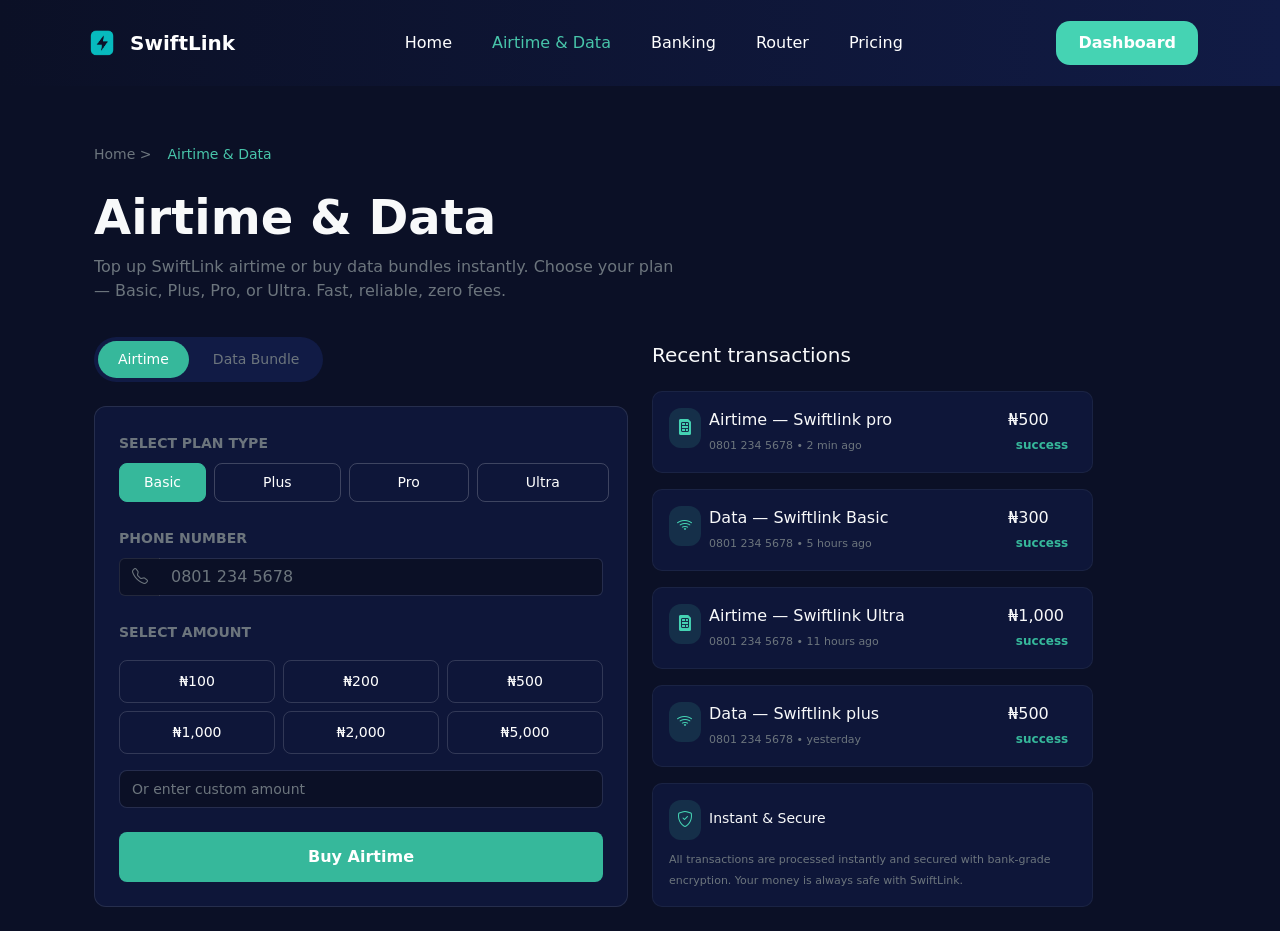
==== airtime&data.html @ 420dd95a "offcanvas and airtime and data page" ====
<!doctype html>
<html lang="en">
  <head>
    <meta charset="UTF-8" />
    <meta name="viewport" content="width=device-width, initial-scale=1.0" />

    <!-- Bootstrap -->
    <link
      href="https://cdn.jsdelivr.net/npm/bootstrap@5.3.3/dist/css/bootstrap.min.css"
      rel="stylesheet"
    />

    <link rel="shortcut icon" href="image/file_00000000f730720ab4262de3e27798d8-removebg-preview.png" type="image/x-icon">
    <link
      rel="stylesheet"
      href="https://cdn.jsdelivr.net/npm/bootstrap-icons@1.13.1/font/bootstrap-icons.min.css"
    />
    <link rel="stylesheet" href="airtime&data.css" />

    <title>SwiftLink</title>
  </head>
  <body>
    <nav class="navbar navbar-expand-lg fixed-top custom-navbar">
      <div class="container ">
        <!-- Logo -->
        <a class="navbar-brand d-flex align-items-center gap-2" href="#">
          <img
            src="image/file_00000000f730720ab4262de3e27798d8-removebg-preview.png"
            class="logo"
            alt=""
          />
          <span class="text-white fw-bold">SwiftLink</span>
        </a>

        <!-- Hamburger -->
        <button
          class="navbar-toggler text-light"
          type="button"
          data-bs-toggle="collapse"
          data-bs-target="#navbarContent"
        >
          <span class="navbar-toggler-icon"></span>
        </button>

        <!-- Navbar Content -->
        <div class="collapse navbar-collapse" id="navbarContent">
          <!-- Center Links -->
          <ul class="navbar-nav mx-auto gap-lg-4">
            <li class="nav-item">
              <a class="nav-link text-info" href="index.html">Home</a>
            </li>

            <li class="nav-item">
              <a class="nav-link data" href="airtime&data.html">Airtime & Data</a>
            </li>

            <li class="nav-item">
              <a class="nav-link" href="banking.html">Banking</a>
            </li>

            <li class="nav-item">
              <a class="nav-link" href="#">Router</a>
            </li>

            <li class="nav-item">
              <a class="nav-link" href="#">Pricing</a>
            </li>
          </ul>

          <!-- Right Buttons -->
          <div class="d-flex align-items-center gap-3">
            

            <a href="#sidebar" class="start-btn text-decoration-none d-block" data-bs-toggle="offcanvas" role="button" aria-controls="sidebar" >Dashboard</a>
          </div>
        </div>
      </div>
    </nav>

    <section class="container p-4">
        <div class="d-flex ">
            <a href="index.html" class="text-decoration-none text-secondary fw-medium ab me-3">Home    ></a>
            <a href="#" class="data text-decoration-none fw-medium ab">Airtime & Data</a>
        </div>

        <div>
            <h1 class="display-5 h1 text-light mt-4 mb-2">Airtime & Data</h1>
            <p class="text-secondary">Top up SwiftLink airtime or buy data bundles instantly. Choose your plan <br> — Basic, Plus, Pro, or Ultra. Fast, reliable, zero fees.</p>

        </div>

        <div class="row mt-4 align-items-end">

            <div class="col-12 col-lg-6">

                <div class="toggle-wrapper d-flex gap-1 p-1 mb-4">
  <button type="button" class="toggle-tab active" id="airtimeTab">Airtime</button>
  <button type="button" class="toggle-tab" id="dataTab">Data Bundle</button>
</div>

                <div class="airtime-form p-4">
  
  <!-- Plan Type -->
  <small class="text-secondary fw-bold">SELECT PLAN TYPE</small>
  <div class="d-flex gap-2 mt-2 mb-4" id="planBtns">
    <button type="button" class="plan-btn px-3 px-lg-4 p active">Basic</button>
    <button type="button" class="plan-btn px-3 px-lg-5">Plus</button>
    <button type="button" class="plan-btn px-3 px-lg-5">Pro</button>
    <button type="button" class="plan-btn px-3 px-lg-5">Ultra</button>
  </div>

  <!-- Phone Number -->
  <small class="text-secondary fw-bold">PHONE NUMBER</small>
  <div class="input-group mt-2 mb-4">
    <span class="input-group-text phone-icon"><i class="bi bi-telephone"></i></span>
    <input type="tel" class="form-control phone-input" placeholder="0801 234 5678">
  </div>

  <!-- Select Amount -->
  <small class="text-secondary fw-bold">SELECT AMOUNT</small>
  <div class="row g-2 mt-2 mb-3" id="amountBtns">
    <div class="col-4"><button type="button" class="amount-btn w-100">₦100</button></div>
    <div class="col-4"><button type="button" class="amount-btn w-100">₦200</button></div>
    <div class="col-4"><button type="button" class="amount-btn w-100">₦500</button></div>
    <div class="col-4"><button type="button" class="amount-btn w-100">₦1,000</button></div>
    <div class="col-4"><button type="button" class="amount-btn w-100">₦2,000</button></div>
    <div class="col-4"><button type="button" class="amount-btn w-100">₦5,000</button></div>
  </div>

  <!-- Custom Amount -->
  <input type="number" class="form-control custom-input mb-4" placeholder="Or enter custom amount">

  <!-- Submit -->
  <button type="submit" class="btn buy-btn w-100">Buy Airtime</button>

</div>

            </div>


            <div class="col-12 col-lg-5">
                <h3 class="h5 text-light mb-4 mt-3">Recent transactions</h3>

                <div class="d-flex p-3 air mb-3">
                             <i class="bi bi-sim-fill p-2 fs-6 align-self-start sim"></i>
                             <div class="me-auto ms-2">
                          <span class="text-light fw-medium"> Airtime — Swiftlink pro </span>  <br>
                          <small class="text-secondary small1">0801 234 5678 • 2 min ago</small>
                        </div>
                        

                        <div>
                          <span class="text-light fw-medium">  ₦500</span> <br>
                          <span class="badge">success</span>
                        </div>
                

                </div>

                 <div class="d-flex p-3 air mb-3">
                             <i class="bi bi-wifi p-2 fs-6 align-self-start sim"></i>
                             <div class="me-auto ms-2">
                          <span class="text-light fw-medium"> Data — Swiftlink Basic </span>  <br>
                          <small class="text-secondary small1">0801 234 5678 • 5 hours ago</small>
                        </div>
                        

                        <div>
                          <span class="text-light fw-medium">  ₦300</span> <br>
                          <span class="badge">success</span>
                        </div>
                

                </div>

                 <div class="d-flex p-3 air mb-3">
                             <i class="bi bi-sim-fill p-2 fs-6 align-self-start sim"></i>
                             <div class="me-auto ms-2">
                          <span class="text-light fw-medium"> Airtime — Swiftlink Ultra </span>  <br>
                          <small class="text-secondary small1">0801 234 5678 • 11 hours ago</small>
                        </div>
                        

                        <div>
                          <span class="text-light fw-medium">  ₦1,000</span> <br>
                          <span class="badge">success</span>
                        </div>
                

                </div>

                 <div class="d-flex p-3 air mb-3 ">
                             <i class="bi bi-wifi p-2 fs-6 sim align-self-start"></i>
                             <div class="me-auto ms-2">
                          <span class="text-light fw-medium"> Data — Swiftlink plus </span>  <br>
                          <small class="text-secondary small1">0801 234 5678 • yesterday</small>
                        </div>
                        

                        <div>
                          <span class="text-light fw-medium">  ₦500</span> <br>
                          <span class="badge">success</span>
                        </div>

            
                        </div>
<div class="p-3 ab air">
                         <div class="d-flex  mb-2 ">
                             <i class="bi bi-shield-check p-2 fs-6 sim align-self-start"></i>
                             <div class="me-auto ms-2">
                        <span class="text-light d-block fw-medium mt-2"> Instant & Secure </span>
                          
                        </div>
                         </div>
                        

                        <div>
                          <span class="text-secondary small1">All transactions are processed instantly and secured with bank-grade encryption. Your money is always safe with SwiftLink.</span>
                        </div>

            </div>
                       

                       
                

                </div>



            </div>
        </div>













    </section>


























    
    <script src="https://cdn.jsdelivr.net/npm/bootstrap@5.3.3/dist/js/bootstrap.bundle.min.js"></script>
  </body>
</html>
---- airtime&data.css ----
body{
      background:#0b1026;
      padding-top: 120px;
    }

    .custom-navbar{
      background: linear-gradient(to right,#0b1026,#111b45);
      padding: 18px 0;
    }
    .navbar-toggler {
  border: 1px solid #36b89b;
  padding: 4px 8px;
}

.navbar-toggler-icon {
  background-image: url("data:image/svg+xml,%3Csvg xmlns='http://www.w3.org/2000/svg' viewBox='0 0 30 30'%3E%3Cpath stroke='rgba(0, 255, 180, 1)' stroke-width='2' d='M4 7h22M4 15h22M4 23h22'/%3E%3C/svg%3E");
}

    .nav-link{
      color: white !important;
      font-weight: 500;
    }

    .nav-link:hover{
      color:#4fd1c5 !important;
    }

    .logo{
      width:40px;
      height:40px;
      object-fit:contain;
    }

    .login-btn{
      color:white;
      font-weight:600;
    }

    .start-btn{
      background:#45d3b3;
      border:none;
      padding:10px 22px;
      border-radius:14px;
      font-weight:600;
      color:white;
    }

    .start-btn:hover{
      background:#36b89b;
    }

    .data{
      color: #48c5aa !important;
    }

    .ab{
        font-size: 14px;
    }

    .h1{
        font-weight: 900;
    }

    form{
        background-color: #111b45;
        border: 1px groove  rgb(68, 67, 67);
        border-radius: 11px;
    }

    .form button{
        
        
        padding: 10px 33px;
        border-radius: 14px;
        font-weight: 600;
        color: white;
    }

    .text{
      background-color:#36b89c1f !important ;
      color: #45d3b3 !important;
      
      border-color: #45d3b28a !important;
    }

    .airtime-form {
  background-color: #111b45a1;
  border: 1px solid rgba(255,255,255,0.1);
  border-radius: 12px;
}

.plan-btn {
  background: transparent;
  border: 1px solid rgba(255,255,255,0.2);
  color: white;
  padding: 8px 20px;
  border-radius: 8px;
  transition: all 0.3s ease;
  font-size: 14px;
}

.plan-btn.active {
  background-color: #36b89b;
  border-color: #36b89b;
  color: white;
}

.plan-btn:hover {
  border-color: #36b89b;
  color: #36b89b;
}

.phone-icon {
  background-color: #0b1026;
  border: 1px solid rgba(255,255,255,0.1);
  border-right: none;
  color: #6c757d;
}

.phone-input {
  background-color: #0b1026;
  border: 1px solid rgba(255,255,255,0.1);
  border-left: none;
  color: white;
}

.phone-input:focus {
  background-color: #0b1026;
  border-color: #36b89b;
  color: white;
  box-shadow: none;
}

.phone-input::placeholder {
  color: #6c757d;
}

.amount-btn {
  background: transparent;
  border: 1px solid rgba(255,255,255,0.15);
  color: white;
  padding: 10px;
  border-radius: 8px;
  font-size: 14px;
  transition: all 0.3s ease;
}

.amount-btn.active {
  background-color: rgba(54,184,155,0.2);
  border-color: #36b89b;
  color: #36b89b;
}

.amount-btn:hover {
  border-color: #36b89b;
  color: #36b89b;
}

.custom-input {
  background-color: #0b1026;
  border: 1px solid rgba(255,255,255,0.1);
  color: white;
  border-radius: 8px;
}

.custom-input:focus {
  background-color: #0b1026;
  border-color: #36b89b;
  color: white;
  box-shadow: none;
}

.custom-input::placeholder {
  color: #6c757d;
  font-size: 14px;
}

.buy-btn {
  background-color: #36b89b;
  color: white;
  font-weight: 600;
  padding: 12px;
  border-radius: 8px;
  font-size: 16px;
  transition: all 0.3s ease;
}

.buy-btn:hover {
  background-color: #2ea085;
  color: white;
}

.sim{
    color: #45d3b3;
    background: #45d3b221;
    border-radius: 12px;
}

.small1{
      font-size: 11px;
    }

    .air{
        border: 1px groove rgba(255, 255, 255, 0.055);
        border-radius: 10px;
         background-color: #111b45a1;

    }
    .badge{
        color: #36b89b;
    }

    ::-webkit-scrollbar {
  width: 15px;
}
::-webkit-scrollbar-track {
  background: #111b45;
}
::-webkit-scrollbar-thumb {
  background: #36b89b;
  border-radius: 8px;
  border: 2px groove #0b1026;
}

.toggle-wrapper {
  background-color: #111b45;
  border-radius: 50px;
  width: fit-content;
}

.toggle-tab {
  background: transparent;
  border: none;
  color: #6c757d;
  padding: 8px 20px;
  border-radius: 50px;
  font-size: 14px;
  font-weight: 500;
  transition: all 0.3s ease;
}

.toggle-tab.active {
  background-color: #36b89b;
  color: white;
}

.toggle-tab:hover {
  color: white;
}
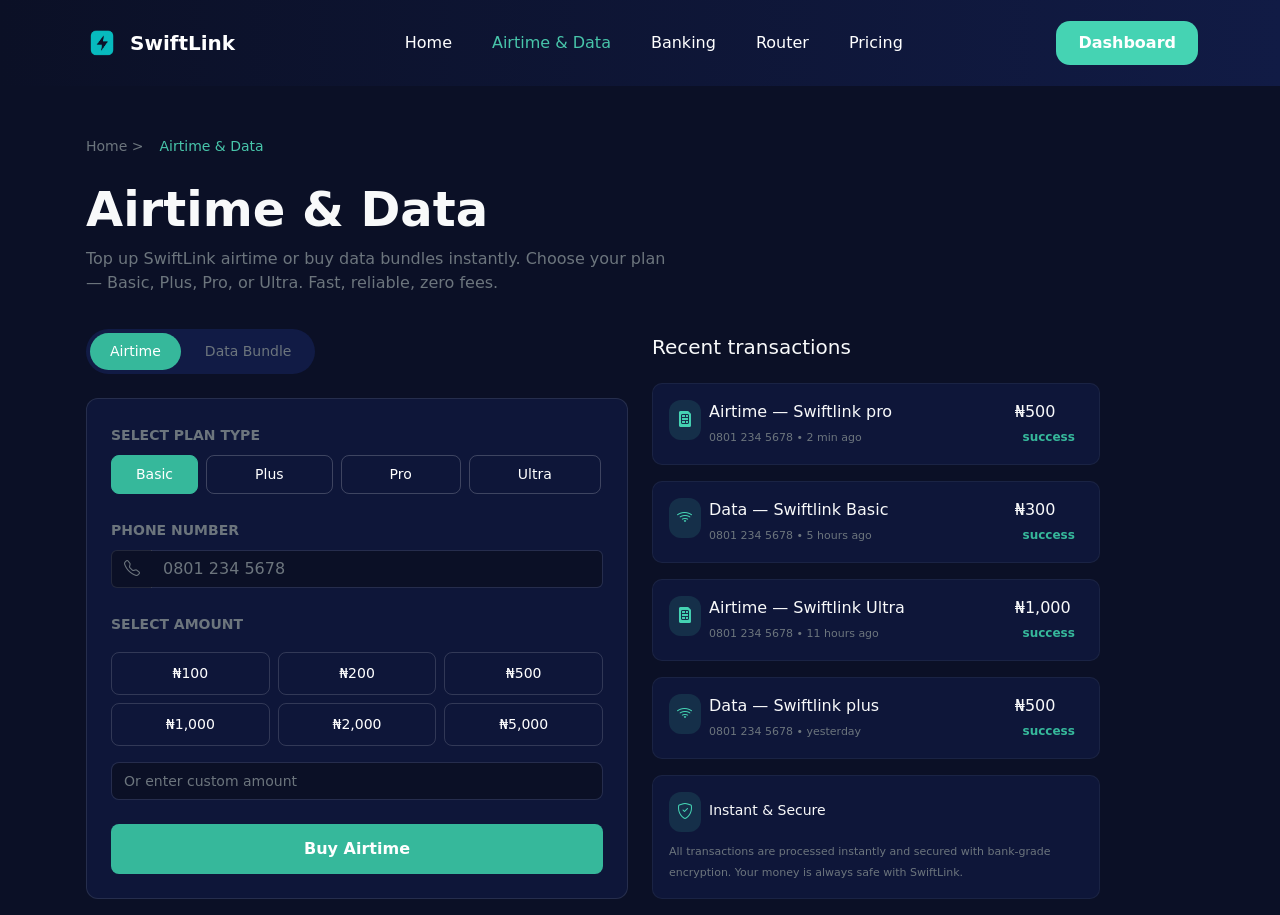
==== commit 5e9154a8: "banking page" ====
--- a/airtime&data.html
+++ b/airtime&data.html
@@ -77,7 +77,7 @@
       </div>
     </nav>
 
-    <section class="container p-4">
+    <section class="container p-3">
         <div class="d-flex ">
             <a href="index.html" class="text-decoration-none text-secondary fw-medium ab me-3">Home    ></a>
             <a href="#" class="data text-decoration-none fw-medium ab">Airtime & Data</a>
@@ -219,29 +219,11 @@
                         </div>
 
             </div>
-                       
-
-                       
-                
-
-                </div>
-
-
+                    
+                </div>
 
             </div>
         </div>
-
-
-
-
-
-
-
-
-
-
-
-
 
     </section>
 
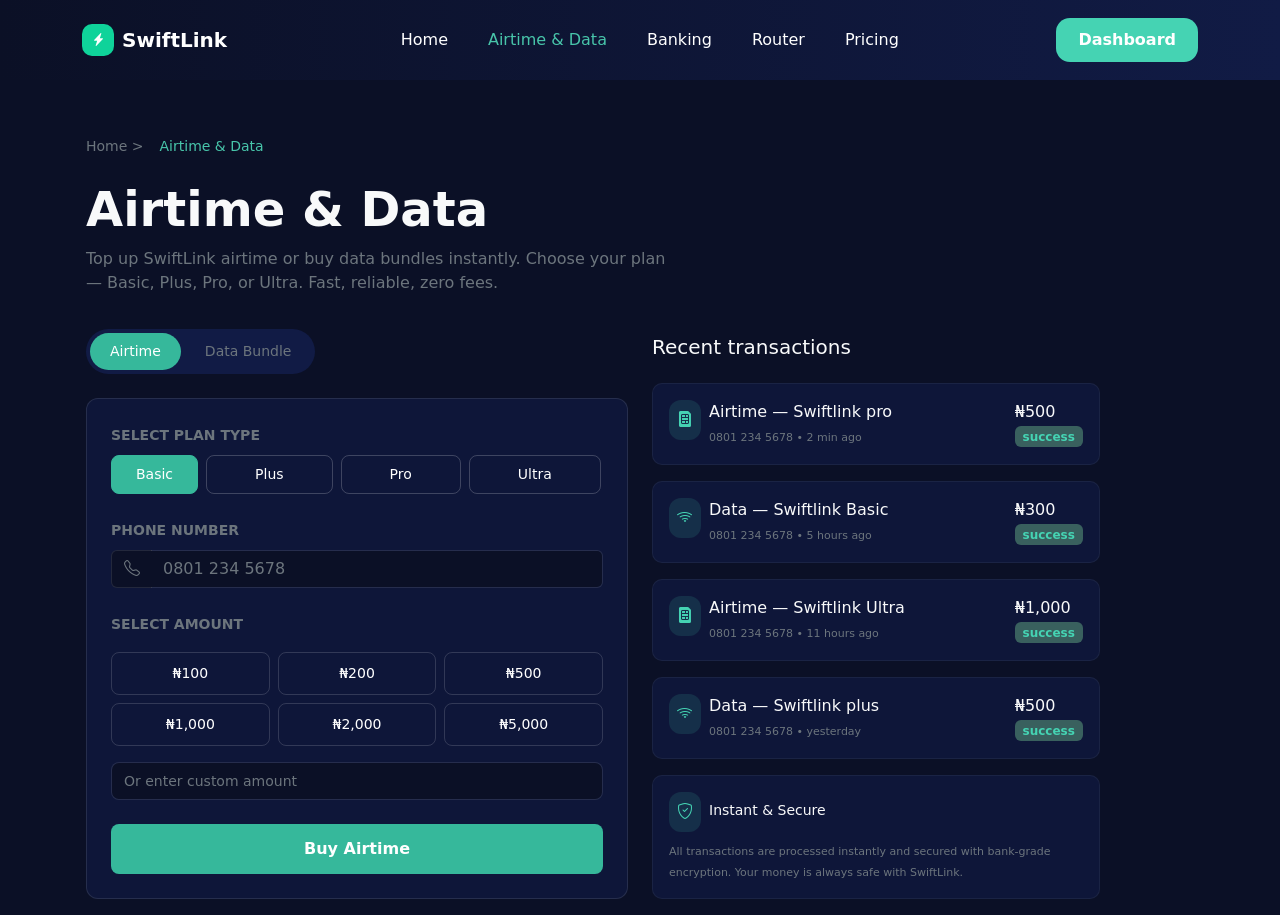
==== commit 04060327: "additional  changes" ====
--- a/airtime&data.html
+++ b/airtime&data.html
@@ -9,6 +9,7 @@
       href="https://cdn.jsdelivr.net/npm/bootstrap@5.3.3/dist/css/bootstrap.min.css"
       rel="stylesheet"
     />
+    <!-- <link rel="stylesheet" href="css/bootstrap.min.css"> -->
 
     <link rel="shortcut icon" href="image/file_00000000f730720ab4262de3e27798d8-removebg-preview.png" type="image/x-icon">
     <link
@@ -24,11 +25,14 @@
       <div class="container ">
         <!-- Logo -->
         <a class="navbar-brand d-flex align-items-center gap-2" href="#">
-          <img
+          <!-- <img
             src="image/file_00000000f730720ab4262de3e27798d8-removebg-preview.png"
             class="logo"
             alt=""
-          />
+          /> -->
+          <div class="brand-icon">
+      <i class="bi bi-lightning-charge-fill"></i>
+    </div>
           <span class="text-white fw-bold">SwiftLink</span>
         </a>
 
@@ -59,11 +63,11 @@
             </li>
 
             <li class="nav-item">
-              <a class="nav-link" href="#">Router</a>
-            </li>
-
-            <li class="nav-item">
-              <a class="nav-link" href="#">Pricing</a>
+              <a class="nav-link" href="router.html">Router</a>
+            </li>
+
+            <li class="nav-item">
+              <a class="nav-link" href="pricing.html">Pricing</a>
             </li>
           </ul>
 
@@ -228,31 +232,148 @@
     </section>
 
 
-
-
-
-
-
-
-
-
-
-
-
-
-
-
-
-
-
-
-
-
-
-
-
+<div class="offcanvas offcanvas-end " tabindex="1" id="sidebar" aria-labelledby="sidebar-label">
+  
+  <div class=" ">
+  <div class="offcanvas-header  ">
+     <a class="navbar-brand d-flex align-items-center gap-2 offcanvas-title " id="sidebar-label" href="#">
+          <!-- <img
+            src="image/file_00000000f730720ab4262de3e27798d8-removebg-preview.png"
+            class="logo"
+            alt=""
+          /> -->
+          <div class="brand-icon">
+      <i class="bi bi-lightning-charge-fill"></i>
+    </div>
+          <span class="text-white fw-bold ">SwiftLink</span>
+        </a> 
+    <button type="button" class="btn-close " data-bs-dismiss="offcanvas" aria-label="Close">
+       <i class="bi bi-x-lg text-light fs-5 "></i>
+    </button>
+
+  
+  </div>    
+  
+
+   <div class="offcanvas-body">
 
     
+    
+    <div class="container d-flex justify-content-between">
+  <i class="bi bi-c-circle-fill fs-1 icon" ></i>
+
+  <div class=" ms-2 mt-lg-2 me-auto">
+  
+  <span class="text-light fw-medium fs-6  ">  Chinedu A.</span> <br>
+  <small class="text-secondary small1">chinedu117@gmail.com</small>
+  </div>
+   <span class="badge  px-2 py-1 align-self-start mt-2">success</span>
+</div>
+
+<div class="border border-2 p-3 py-3 container vudu mt-4 bb mb-4" style="background-color: #111b4580;">
+        <div class="d-flex justify-content-between">
+          <small class="text-secondary">WALLET BALANCE</small>
+        
+        </div>
+        <h1 class=" mt-3 h3 text-light">₦29,104.00</h1>
+      
+
+        <div class="d-flex mt-4">
+          <a href="" class="btn btn11 fw-medium text-light me-2 align-self-start ">+ Fund wallet</a>
+          <a href="" class="btn fw-medium text-light trans ">
+            <i class="bi bi-send-fill text-light fs-6 me-2"> </i>Transfer</a>
+        </div>
+        
+      </div>
+
+      </div>
+      </div>
+      
+
+      <div class="  container scroll overflow-y-scroll">
+        <span class="text-secondary fs-6 menu d-block mt-2">MENU</span>
+        <ul class="list-unstyled ul  p-3"> 
+
+          <li class="mb-2">
+              <a href="dash.html" class="text-decoration-none linkk fw-medium">
+                <i class="bi bi-speedometer2  me-2 fs-6"></i>
+                Dashboard
+              </a>
+          </li>
+
+          <li class="mb-2">
+              <a href="dash-airtime&data.html" class="text-decoration-none fw-medium ">
+                <i class="bi bi-sim-fill me-2   fs-6 "></i>
+                Airtime & Data
+              </a>
+
+            
+          </li>
+          <li class="mb-2">
+              <a href="dash-banking.html" class="text-decoration-none fw-medium ">
+                <i class="bi bi-bank2 me-2 fs-6"></i>
+                Banking
+            
+          </li>
+          <li class="mb-2">
+              <a href="dash-router.html" class="text-decoration-none fw-medium ">
+                <i class="bi bi-router-fill me-2 fs-6"></i>
+                Router Management
+              </a>  
+           
+          </li>
+          <li class="mb-2">
+              <a href="dash-transactions.html" class="text-decoration-none fw-medium ">
+                <i class="bi bi-arrow-left-right fs-6 me-2"></i>
+                Transactions
+            
+          </li>
+          <li>
+              <a href="dash-wallet.html" class="text-decoration-none fw-medium ">
+                <i class="bi bi-wallet fs-6 me-2"></i>
+                Wallet
+              </a>
+          </li>
+        
+        </ul>
+
+         <span class="text-secondary fs-6">ACCOUNT</span>
+         <ul class="list-unstyled ul p-3">
+
+
+          <li>
+             <a href="dash-settings.html" class="text-decoration-none fw-medium ">
+                <i class="bi bi-gear me-2 fs-6"></i>
+                Settings
+              </a>  
+           
+          </li>
+          <li>
+
+             <a href="#" class="text-decoration-none fw-medium  ">
+                <i class="bi bi-headset me-2 fs-6"></i>
+                Support
+              </a>  
+           
+          </li>
+         </ul>
+
+      </div>
+
+      <div class="">
+        <ul class="ul list-unstyled p-3 signout">
+          <a href="index.html" class="text-decoration-none fw-medium  ">
+                <i class="bi bi-box-arrow-left me-2 fs-6 text-danger"></i>
+                Sign out
+              </a>  
+
+        </ul>
+      </div>
+  
+</div>
+
+
+   <!-- <script src="js/bootstrap.bundle.min.js"></script> -->
     <script src="https://cdn.jsdelivr.net/npm/bootstrap@5.3.3/dist/js/bootstrap.bundle.min.js"></script>
   </body>
 </html>
--- a/airtime&data.css
+++ b/airtime&data.css
@@ -204,6 +204,17 @@
         border: 1px groove rgba(255, 255, 255, 0.055);
         border-radius: 10px;
          background-color: #111b45a1;
+         transition: all 0.4s ease;
+
+    }
+
+    .air:hover{
+      border-color: rgba(255, 255, 255, 0.185);
+
+
+
+
+
 
     }
     .badge{
@@ -248,3 +259,138 @@
   color: white;
 }
 
+.brand-icon{
+  width:32px;
+  height:32px;
+  border-radius:10px;
+  background:#0fd39a;
+  display:flex;
+  align-items:center;
+  justify-content:center;
+  color:#fff;
+  font-size:13px;
+}
+
+.brand-text{
+  font-size:18px;
+  color:#fff;
+}
+
+
+
+.offcanvas{
+  background-color: #0b1026;
+  width: 330px !important; ;
+}
+
+.offcanvas-header{
+  border-bottom: 1px groove rgba(255,255,255,0.2) !important;
+
+}
+
+/* Offcanvas Container */
+.offcanvas {
+  background-color: #0b1026;
+  width: 330px !important;
+}
+
+.offcanvas-header {
+  border-bottom: 1px groove rgba(255, 255, 255, 0.2) !important;
+}
+
+/* Scrollbar */
+::-webkit-scrollbar {
+  width: 14px;
+}
+
+::-webkit-scrollbar-track {
+  background: transparent;
+}
+
+::-webkit-scrollbar-thumb {
+  background: #36b89b;
+  border-radius: 10px;
+}
+
+/* Menu Links */
+.ul {
+  font-size: 14px !important;
+  transition: all 0.3s ease;
+}
+
+.ul a {
+  color: rgb(175, 175, 175);
+  display: block;
+  
+   
+}
+
+.ul i {
+  padding-left: 10px !important;
+}
+
+.ul a:hover {
+  background-color: rgba(128, 128, 128, 0.123);
+  border-radius: 10px;
+ 
+}
+
+/* Active link */
+.linkk {
+  color: #36b89b !important;
+}
+
+/* Sign out border */
+.signout {
+  border-top: 1px groove rgba(255, 255, 255, 0.096) !important;
+}
+
+/* Transfer button */
+.trans {
+  background-color: rgba(255, 255, 255, 0.096) !important;
+}
+
+/* Menu scroll section */
+.scroll {
+  border-top: 1px groove rgba(255, 255, 255, 0.096) !important;
+}
+
+/* Fund wallet button */
+.btn11 {
+  background-color: #36b89b !important;
+}
+
+ .icon{
+        background: linear-gradient(to right , #38dbb8, #437066);
+        -webkit-background-clip: text;
+      -webkit-text-fill-color: transparent;
+ }
+
+
+ .bb{
+      border-radius: 15px !important;
+      border: 1px solid rgb(56, 55, 55) !important;
+      transition: all 0.3s ease;
+    }
+    .bb:hover{
+      border-color: #48c5aa !important;
+      box-shadow: 0 0 10px #3c9682 !important;
+    }
+
+    .list-unstyled{
+  line-height: 0.9cm;
+  font-size: 13px;
+}
+
+.badge{
+      background-color: #437066d2;
+      color: #45d3b3;
+    }
+
+    .h3{
+  font-weight: 900;
+}
+
+
+
+
